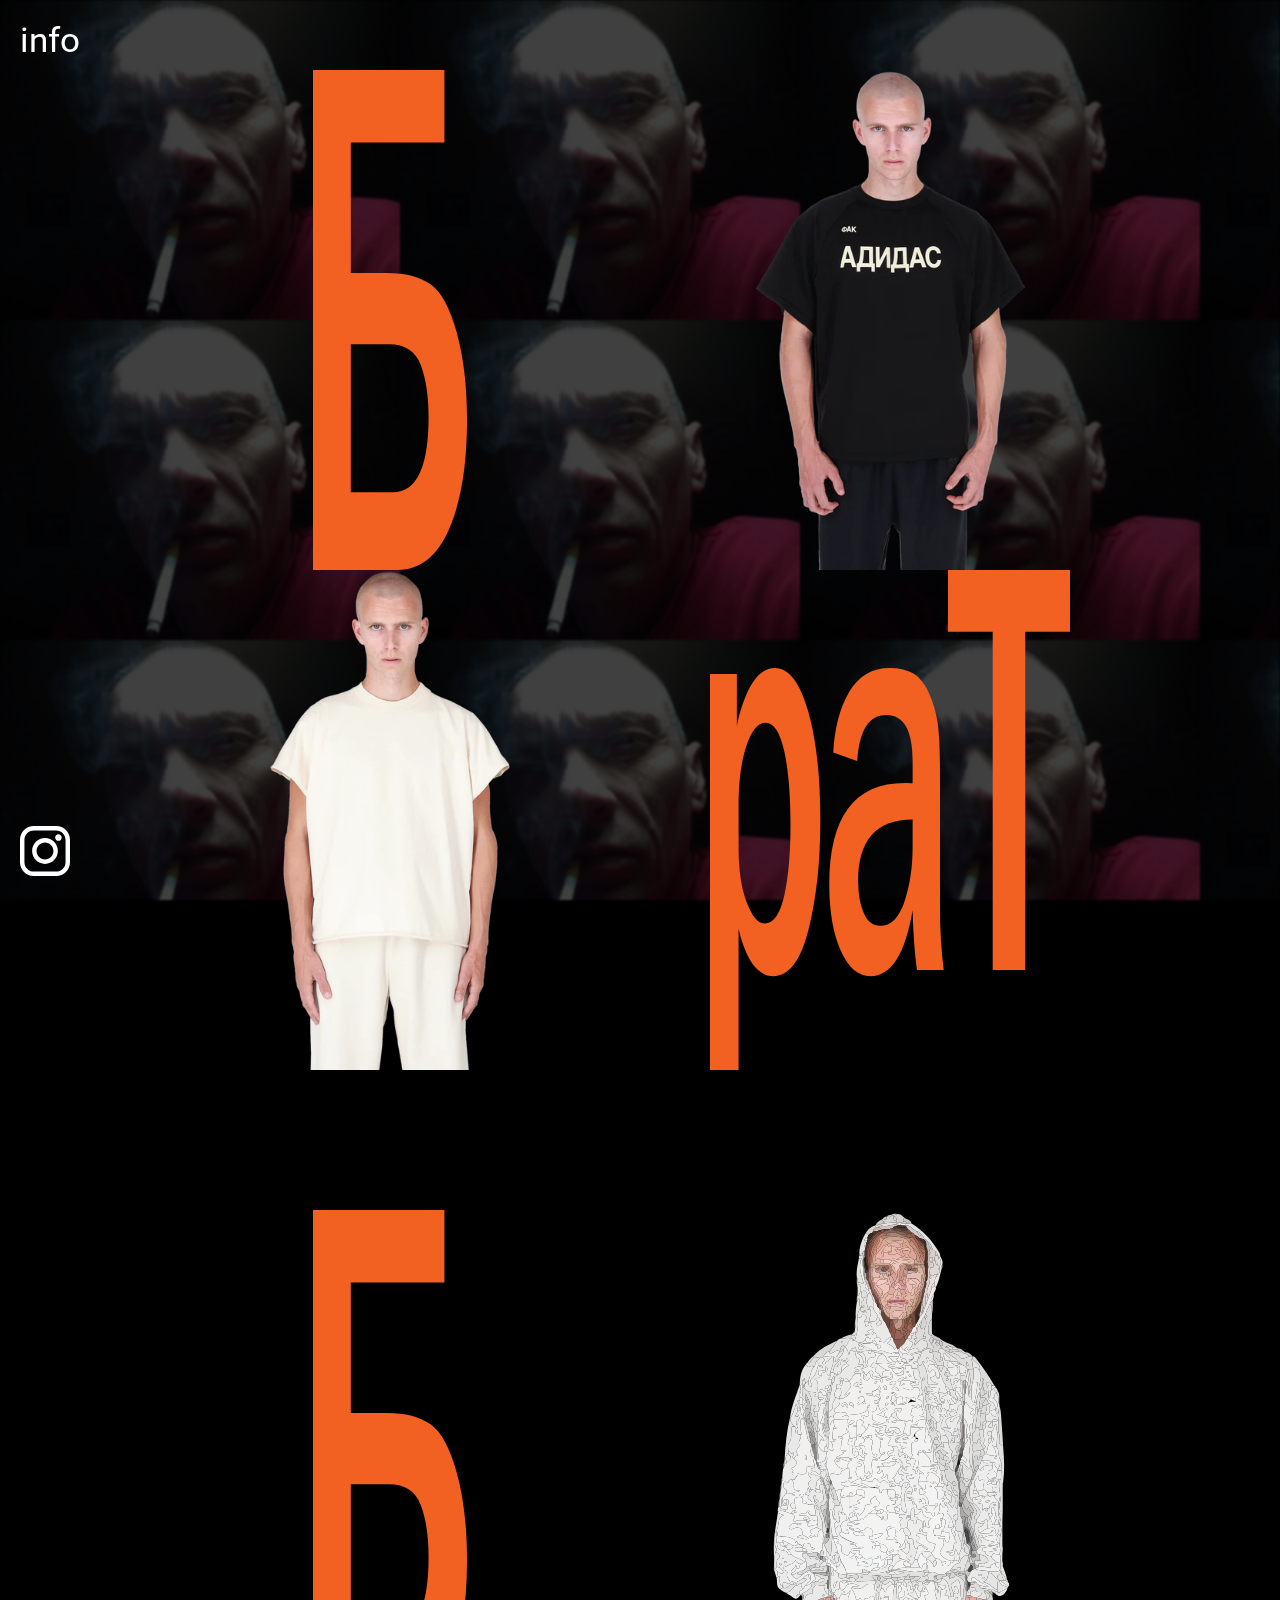
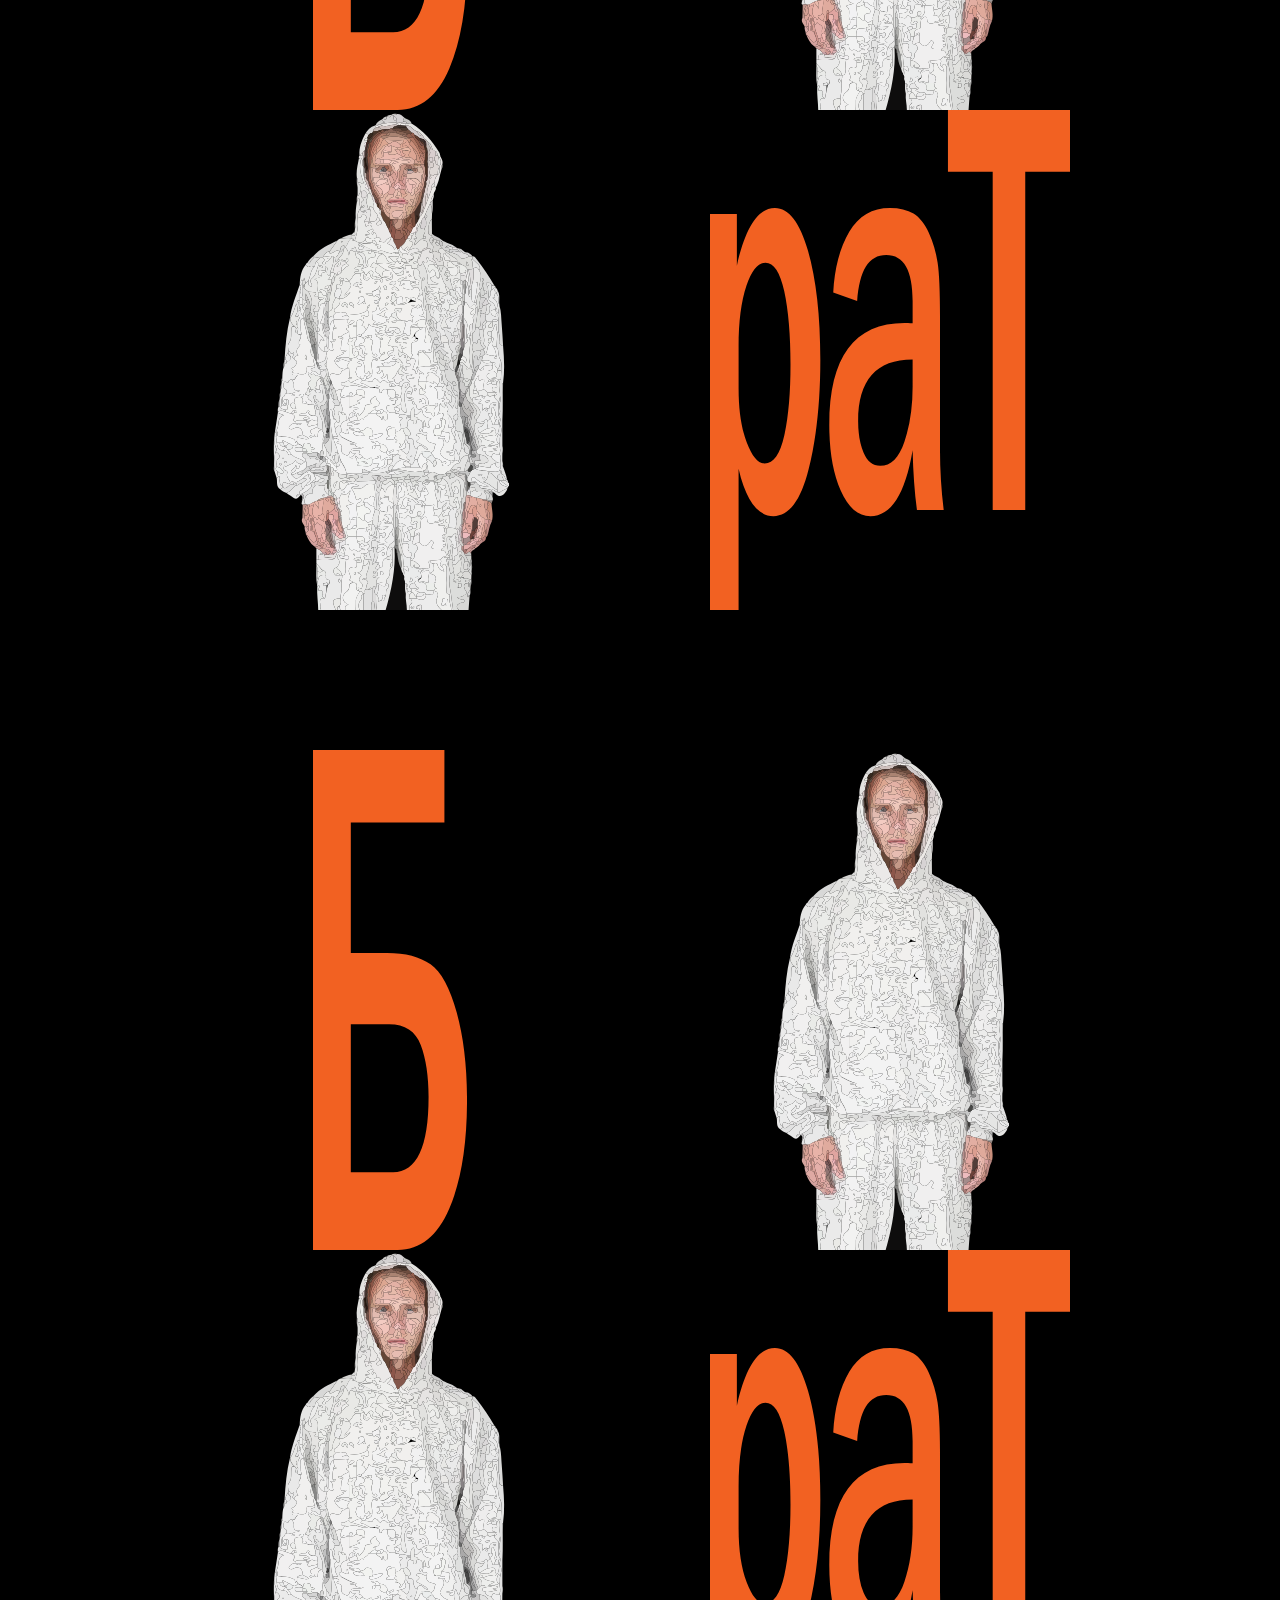
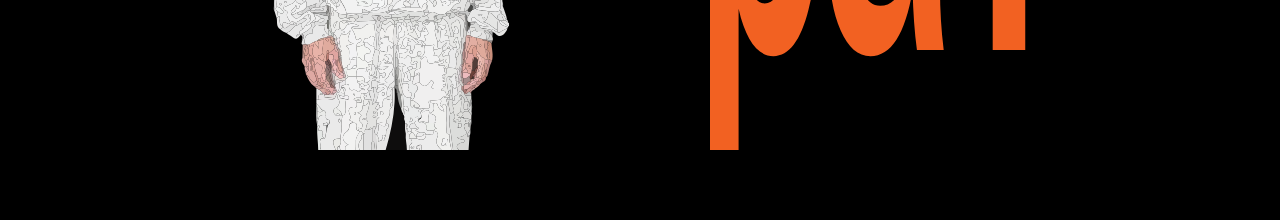
==== index.html @ 36ec2946 "Update index.html" ====
<!DOCTYPE html>
<html lang="en">
<head>
  <meta charset="UTF-8">
  <meta name="viewport" content="width=device-width, initial-scale=1.0">
  <meta name="google-site-verification" content="lqIUJm8e15WCg_0UEXR_qPWcK0v3rS9qeLVQFgikQOY" />
  <title>B Rat</title>
  <link rel="stylesheet" href="index.css">
  <link rel="icon" href="favicon/favicon.gif" type="image/gif"/>
  <link rel="preconnect" href="https://fonts.googleapis.com">
  <link rel="preconnect" href="https://fonts.gstatic.com" crossorigin>
  <link href="https://fonts.googleapis.com/css2?family=Roboto:ital,wght@0,100;0,300;0,400;0,500;0,700;0,900;1,100;1,300;1,400;1,500;1,700;1,900&display=swap" rel="stylesheet">
</head>
<body>
  <div class="main-background"></div>
  <header>
    <a href="info" class="info-button" title="About Us">info</a>
  </header>
  <main class="main-content">
      <div class="box-container">
        <div class="box">
          <img class="box-letter" src="imgs/letters/B.svg">
        </div>
      <div class="box">
        <img id="model1" class="model" src="imgs/models/model1/1.webp">
          <div class="product-info-container-left">
            <div class="product-name">Off-White T-Shirt</div>
            <div class="product-price">19.99$</div>
          </div>
      </div>
      </div>
      <div class="box-container">
        <div class="box">
          <img id="model2" class="model" src="imgs/models/model2/1.webp">
            <div class="product-info-container">
              <div class="product-name">Black T-Shirt</div>
              <div class="product-price">19.99$</div>
            </div>
        </div>
        <div class="box">
          <img class="box-letter" src="imgs/letters/RAT.svg">
        </div>
      </div>

      <div class="box-container">
        <div class="box">
          <img class="box-letter" src="imgs/letters/B.svg">
        </div>
        <div class="box">
          <img id="model3" class="model" src="imgs/models/COVEK.svg">
          <div class="product-info-container-left">
            <div class="product-name">Black Hoodie</div>
            <div class="product-price">44.99$</div>
          </div>
        </div>
        </div>
        <div class="box-container">
        <div class="box">
          <img id="model4" class="model" src="imgs/models/COVEK.svg">
          <div class="product-info-container">
            <div class="product-name">White Hoodie</div>
            <div class="product-price">44.99$</div>
          </div>
        </div>
        <div class="box">
          <img class="box-letter" src="imgs/letters/RAT.svg">
        </div>
        </div>

        <div class="box-container">
          <div class="box">
            <img class="box-letter" src="imgs/letters/B.svg">
          </div>
          <div class="box">
            <img id="model5" class="model" src="imgs/models/COVEK.svg">
            <div class="product-info-container-left">
              <div class="product-name">Black T-Shirt</div>
              <div class="product-price">19.99$</div>
            </div>
          </div>
          </div>
          <div class="box-container">
          <div class="box">
            <img id="model6" class="model" src="imgs/models/COVEK.svg">
            <div class="product-info-container">
              <div class="product-name">Black T-Shirt</div>
              <div class="product-price">19.99$</div>
            </div>
          </div>
          <div class="box">
            <img class="box-letter" src="imgs/letters/RAT.svg">
          </div>
          </div>
  </main>
  <div class="footer">
    <a href="https://www.instagram.com/beobrat/" target="_blank" title="Instagram">
      <img class="instagram-logo" src="imgs/logos/instagram-logo-svgrepo-com.svg">
    </a>
  </div>
  <script>
    var imageIds = ["model1", "model2", "model3", "model4", "model5", "model6"];
    var imageSources = {
        "model1": ["imgs/models/model1/1.webp", "imgs/models/model1/2.webp", "imgs/models/model1/3.webp", "imgs/models/model1/4.webp", "imgs/models/model1/5.webp", "imgs/models/model1/6.webp", "imgs/models/model1/7.webp", "imgs/models/model1/8.webp"],
        "model2": ["imgs/models/model2/1.webp", "imgs/models/model2/2.webp", "imgs/models/model2/3.webp", "imgs/models/model2/4.webp", "imgs/models/model2/5.webp", "imgs/models/model2/6.webp", "imgs/models/model2/7.webp", "imgs/models/model2/8.webp"],
        "model3": ["imgs/models/COVEK.svg", "imgs/models/2.png", "imgs/models/3.png"],
        "model4": ["imgs/models/COVEK.svg", "imgs/models/2.png", "imgs/models/3.png"],
        "model5": ["imgs/models/COVEK.svg", "imgs/models/2.png", "imgs/models/3.png"],
        "model6": ["imgs/models/COVEK.svg", "imgs/models/2.png", "imgs/models/3.png"]
    };
    var intervals = {};

    function changeImage(imageId) {
        var currentIndex = 0;
        return function() {
            var imageElement = document.getElementById(imageId);
            currentIndex = (currentIndex + 1) % imageSources[imageId].length;
            imageElement.src = imageSources[imageId][currentIndex];
        }
    }

    function startInterval(imageId) {
        intervals[imageId] = setInterval(changeImage(imageId), 650);
    }

    function stopInterval(imageId) {
        clearInterval(intervals[imageId]);
        var imageElement = document.getElementById(imageId);
        imageElement.src = imageSources[imageId][0]; // Revert back to the first image
    }

    imageIds.forEach(function(imageId) {
        var imageElement = document.getElementById(imageId);
        var intervalStarted = false; // Flag to track if interval has started
        var currentIndex = 0; // Track current index for instant change
        imageElement.addEventListener("mouseenter", function() {
            // Instantly change to the second image
            currentIndex = 1;
            imageElement.src = imageSources[imageId][currentIndex];
            // Start interval if not already started
            if (!intervalStarted) {
                startInterval(imageId);
                intervalStarted = true;
            }
        });
        imageElement.addEventListener("mouseleave", function() {
            // Reset to the first image and stop interval
            currentIndex = 0;
            stopInterval(imageId);
            intervalStarted = false; // Reset interval flag
        });
    });
</script>
</body>
</html>
---- index.css ----
html {
  overflow: scroll;
  overflow-x: hidden;
}
::-webkit-scrollbar {
  width: 0;
  background: transparent;
}
body {
  margin: 0;
  font-family: 'Roboto', Arial;
  background-color: black;
  position: relative;
  width: 100%;
}
.main-background {
  height: 100%;
  width: 100%;
  object-fit: none;
  position: fixed;
  z-index: -1;
  opacity: 0.25;
  background-repeat: repeat;
  background-image: url(imgs/backgrounds/3.png);
  background-size: 400px;
  filter: blur(1px);
}
.background-container {
  position: fixed;
  z-index: -1;
  background-repeat: repeat;
}
.info-button {
  color: white;
  position: fixed;
  left: 20px;
  top: 20px;
  font-size: 35px;
  text-decoration: none;
  transition: color 0.1s;
  z-index: 10;
}
.info-button:hover {
  color: #f26122;
}
.info-button:active {
  color: rgb(255, 141, 96);
  transform: translateY(2px);
}
.main-content {
  display: grid;
  grid-template-columns: 500px 500px;
  justify-content: center;
  align-items: center;
}
.box {
  position: relative;
  width: 100%;
  height: 100%;
  max-width: 500px;
  max-height: 500px;
}
.box img {
  width: 100%;
  height: 100%;
  max-width: 500px;
  max-height: 500px;
  object-fit: contain;
}
.box-letter {
  transition: filter 0.3s;
}
.box-letter:hover {
  filter: invert(47%) sepia(18%) saturate(4933%) hue-rotate(162deg) brightness(96%) contrast(101%);
}
.box-container {
  margin: 70px 0px;
}
.product-info-container {
  font-size: 1.3em;
  position: absolute;
  top: 25%;
  right: 0%;
  opacity: 0;
  color: white;
  font-weight: 700;
  align-items: center;
  transform: translateY(-50%);
  text-align: center;
  transition: opacity 0.25s;
}
.product-info-container-left {
  font-size: 1.3em;
  position: absolute;
  top: 25%;
  left: 0%;
  color: white;
  font-weight: 700;
  align-items: center;
  transform: translateY(-50%);
  text-align: center;
  opacity: 0;
  transition: opacity 0.25s;
}
.model:hover + .product-info-container-left {
  opacity: 1;
}
.model:hover + .product-info-container {
  opacity: 1;
}
.footer {
  position: fixed;
  bottom: 20px;
  left: 20px;
}
.instagram-logo {
  filter: invert(100%);
  width: 50px;
  height: 50px;
  transition: filter 0.1s;
}
.instagram-logo:hover {
  filter: invert(49%) sepia(30%) saturate(6489%) hue-rotate(350deg) brightness(101%) contrast(90%);
  cursor: pointer;
}
.instagram-logo:active {
  filter: invert(59%) sepia(84%) saturate(456%) hue-rotate(323deg) brightness(101%) contrast(102%);
}


@media (max-width: 1000px) {
  .box img {
    max-width: 500px;
    max-height: 500px;
    width: 100%;
    height: 100%;
  }
  .main-content {
    grid-template-columns: 1fr 1fr;
  }
  .instagram-logo {
    top: 20px;
    right: 20px;
    position: fixed;
    max-width: 40px;
    max-height: 40px;
  }
  .product-info-container {
    top: 50%;
    right: 20%;
  }
  .product-info-container-left {
    top: 50%;
    left: 20%;
  }
}

@media (max-width: 500px) {
  .box img {
    max-width: 300px;
    max-height: 300px;
    width: 100%;
    height: 100%;
  }
  .main-content {
    grid-template-columns: 1fr 1fr;
  }
  .instagram-logo {
    top: 20px;
    right: 20px;
    position: fixed;
    max-width: 40px;
    max-height: 40px;
  }
}
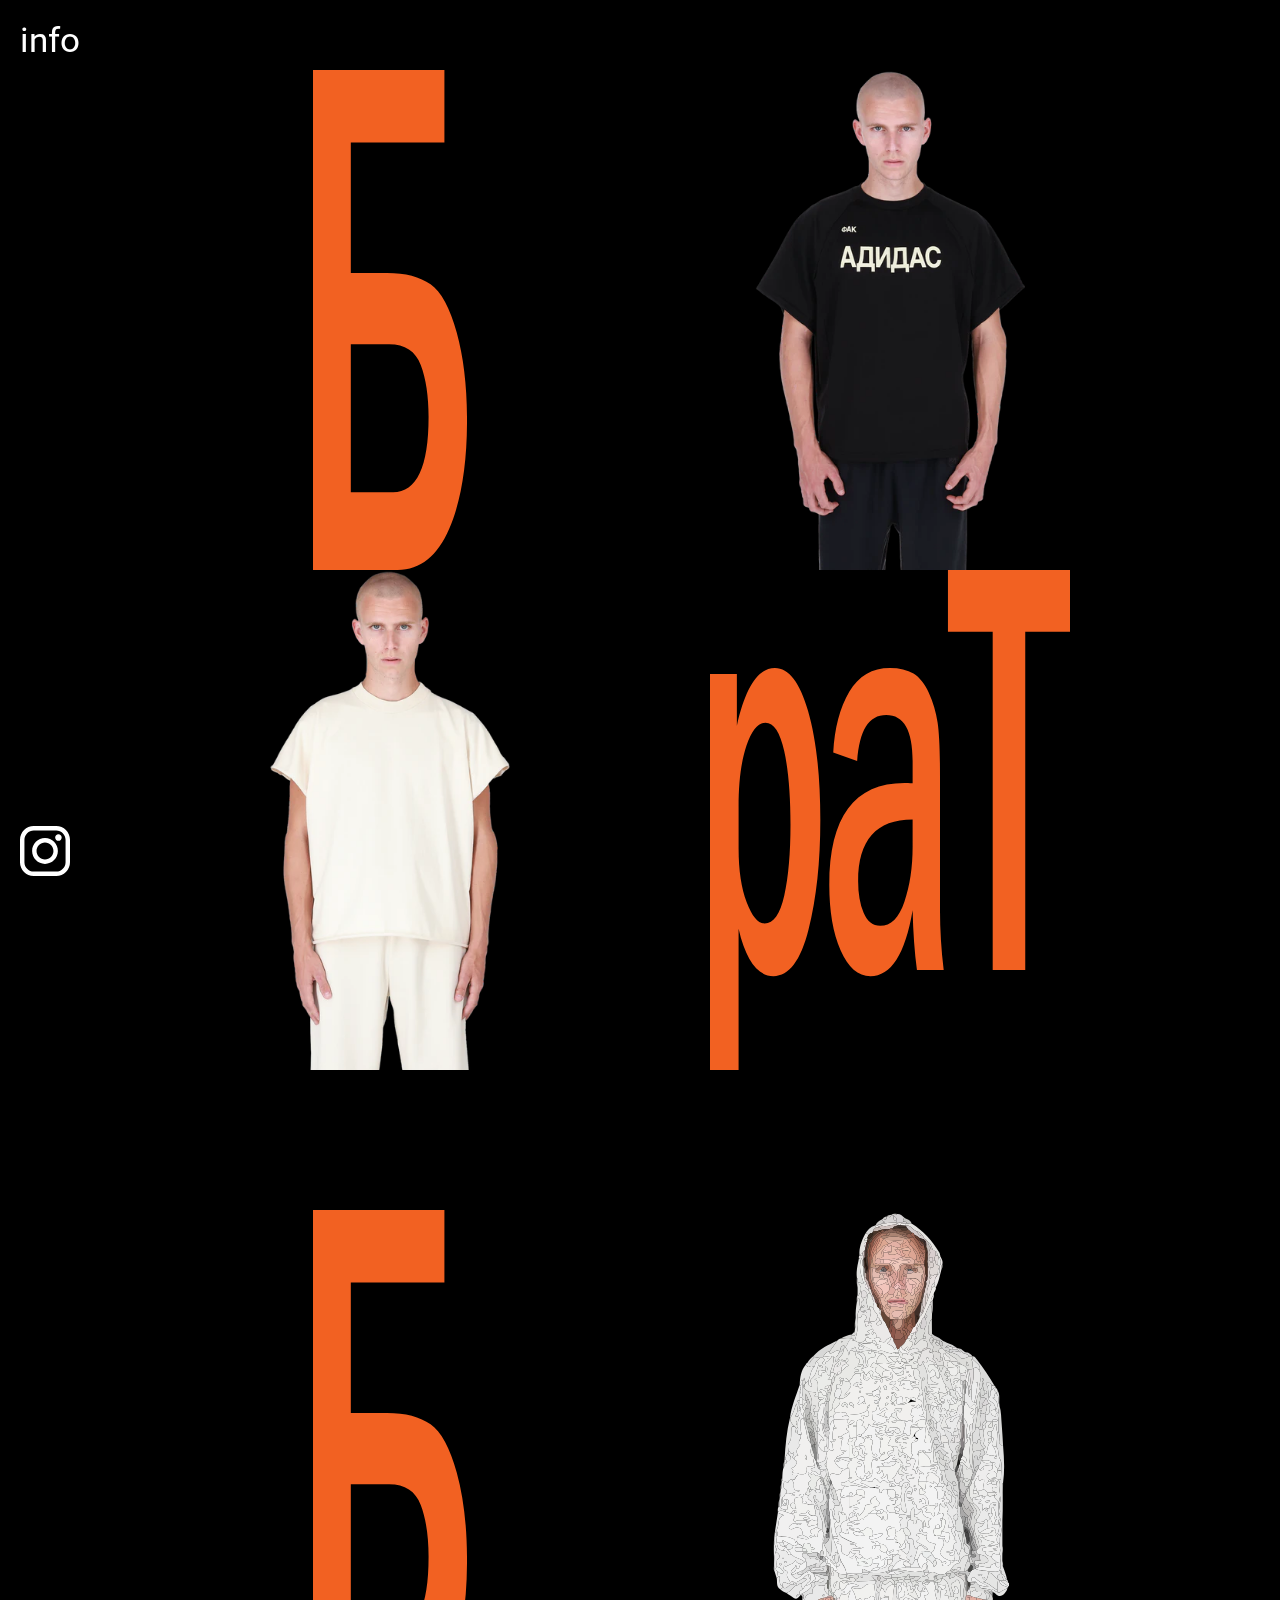
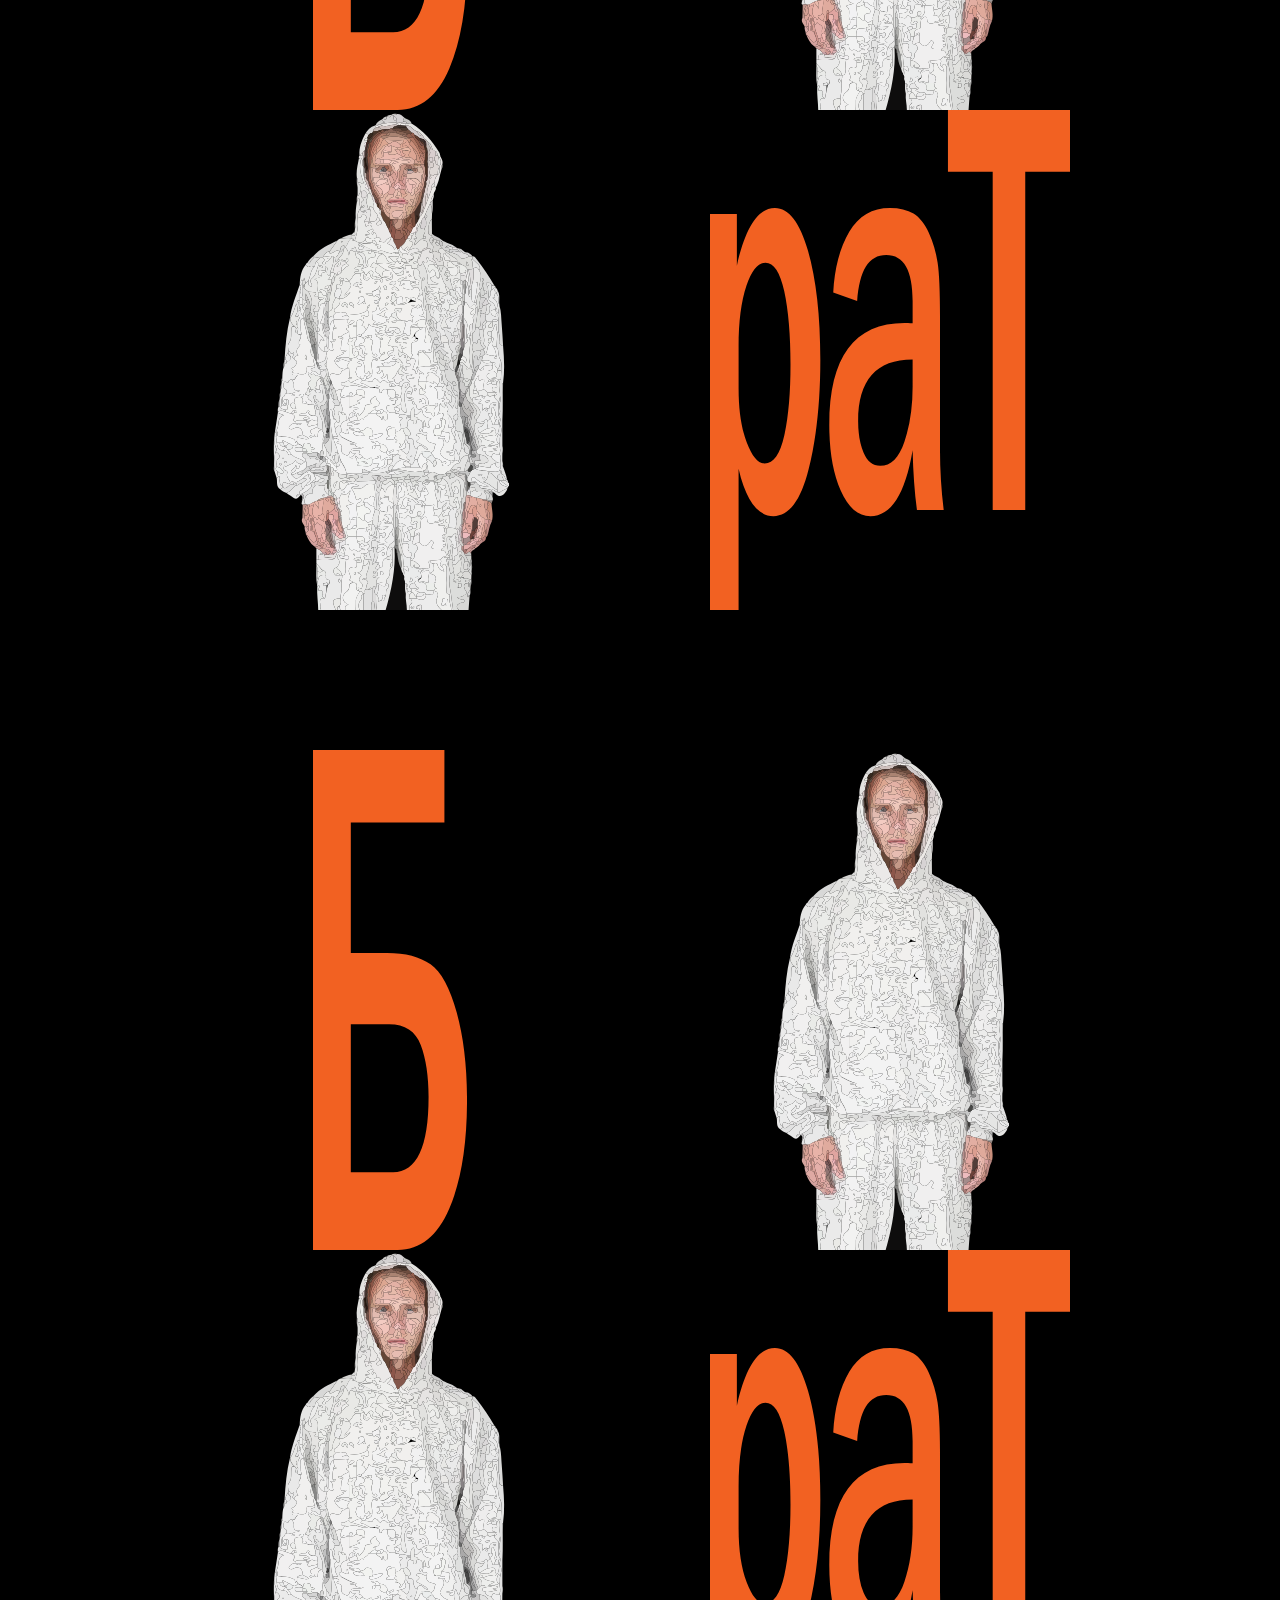
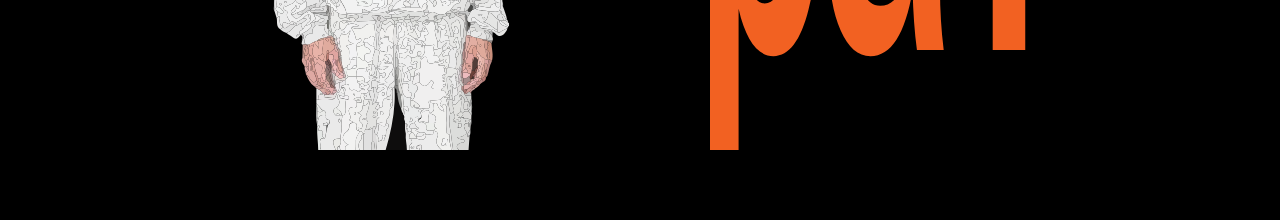
==== commit 381b02d8: "Update index.html" ====
--- a/index.html
+++ b/index.html
@@ -3,16 +3,33 @@
 <head>
   <meta charset="UTF-8">
   <meta name="viewport" content="width=device-width, initial-scale=1.0">
+  <meta name="description" content="BRAT CLOTHING BRAND COLLECTION 2024">
   <meta name="google-site-verification" content="lqIUJm8e15WCg_0UEXR_qPWcK0v3rS9qeLVQFgikQOY" />
-  <title>B Rat</title>
+  <title>Brat</title>
   <link rel="stylesheet" href="index.css">
-  <link rel="icon" href="favicon/favicon.gif" type="image/gif"/>
+  <link rel="apple-touch-icon" sizes="57x57" href="favicon/apple-icon-57x57.png">
+  <link rel="apple-touch-icon" sizes="60x60" href="favicon/apple-icon-60x60.png">
+  <link rel="apple-touch-icon" sizes="72x72" href="favicon/apple-icon-72x72.png">
+  <link rel="apple-touch-icon" sizes="76x76" href="favicon/apple-icon-76x76.png">
+  <link rel="apple-touch-icon" sizes="114x114" href="favicon/apple-icon-114x114.png">
+  <link rel="apple-touch-icon" sizes="120x120" href="favicon/apple-icon-120x120.png">
+  <link rel="apple-touch-icon" sizes="144x144" href="favicon/apple-icon-144x144.png">
+  <link rel="apple-touch-icon" sizes="152x152" href="favicon/apple-icon-152x152.png">
+  <link rel="apple-touch-icon" sizes="180x180" href="favicon/apple-icon-180x180.png">
+  <link rel="icon" type="image/png" sizes="192x192"  href="favicon/android-icon-192x192.png">
+  <link rel="icon" type="image/png" sizes="32x32" href="favicon/favicon-32x32.png">
+  <link rel="icon" type="image/png" sizes="96x96" href="favicon/favicon-96x96.png">
+  <link rel="icon" type="image/png" sizes="16x16" href="favicon/favicon-16x16.png">
+  <link rel="manifest" href="favicon/manifest.json">
+  <meta name="msapplication-TileColor" content="#ffffff">
+  <meta name="msapplication-TileImage" content="favicon/ms-icon-144x144.png">
+  <meta name="theme-color" content="#ffffff">
   <link rel="preconnect" href="https://fonts.googleapis.com">
   <link rel="preconnect" href="https://fonts.gstatic.com" crossorigin>
   <link href="https://fonts.googleapis.com/css2?family=Roboto:ital,wght@0,100;0,300;0,400;0,500;0,700;0,900;1,100;1,300;1,400;1,500;1,700;1,900&display=swap" rel="stylesheet">
 </head>
 <body>
-  <div class="main-background"></div>
+  <div class="background-container"></div>
   <header>
     <a href="info" class="info-button" title="About Us">info</a>
   </header>
@@ -119,7 +136,7 @@
     }
 
     function startInterval(imageId) {
-        intervals[imageId] = setInterval(changeImage(imageId), 650);
+        intervals[imageId] = setInterval(changeImage(imageId), 850);
     }
 
     function stopInterval(imageId) {
@@ -149,6 +166,32 @@
             intervalStarted = false; // Reset interval flag
         });
     });
+
+    // ZA RANDOM BACKGROUNDE
+    var backgrounds = [
+        'imgs/backgrounds/1.png',
+        'imgs/backgrounds/2.png',
+        'imgs/backgrounds/3.png',
+        'imgs/backgrounds/4.png',
+        'imgs/backgrounds/5.png',
+        'imgs/backgrounds/6.png',
+        'imgs/backgrounds/7.png',
+        'imgs/backgrounds/8.png',
+        // Add more image URLs as needed
+    ];
+
+    // Function to set random background image
+    function setRandomBackground() {
+        // Get a random index from the backgrounds array
+        var randomIndex = Math.floor(Math.random() * backgrounds.length);
+        // Get the selected background image URL
+        var randomBackground = backgrounds[randomIndex];
+        // Set the background image of the background container div using inline style
+        document.querySelector('.background-container').style.backgroundImage = 'url(' + randomBackground + ')';
+    }
+
+    // Call the function to set random background when the page loads
+    window.onload = setRandomBackground;
 </script>
 </body>
 </html>
